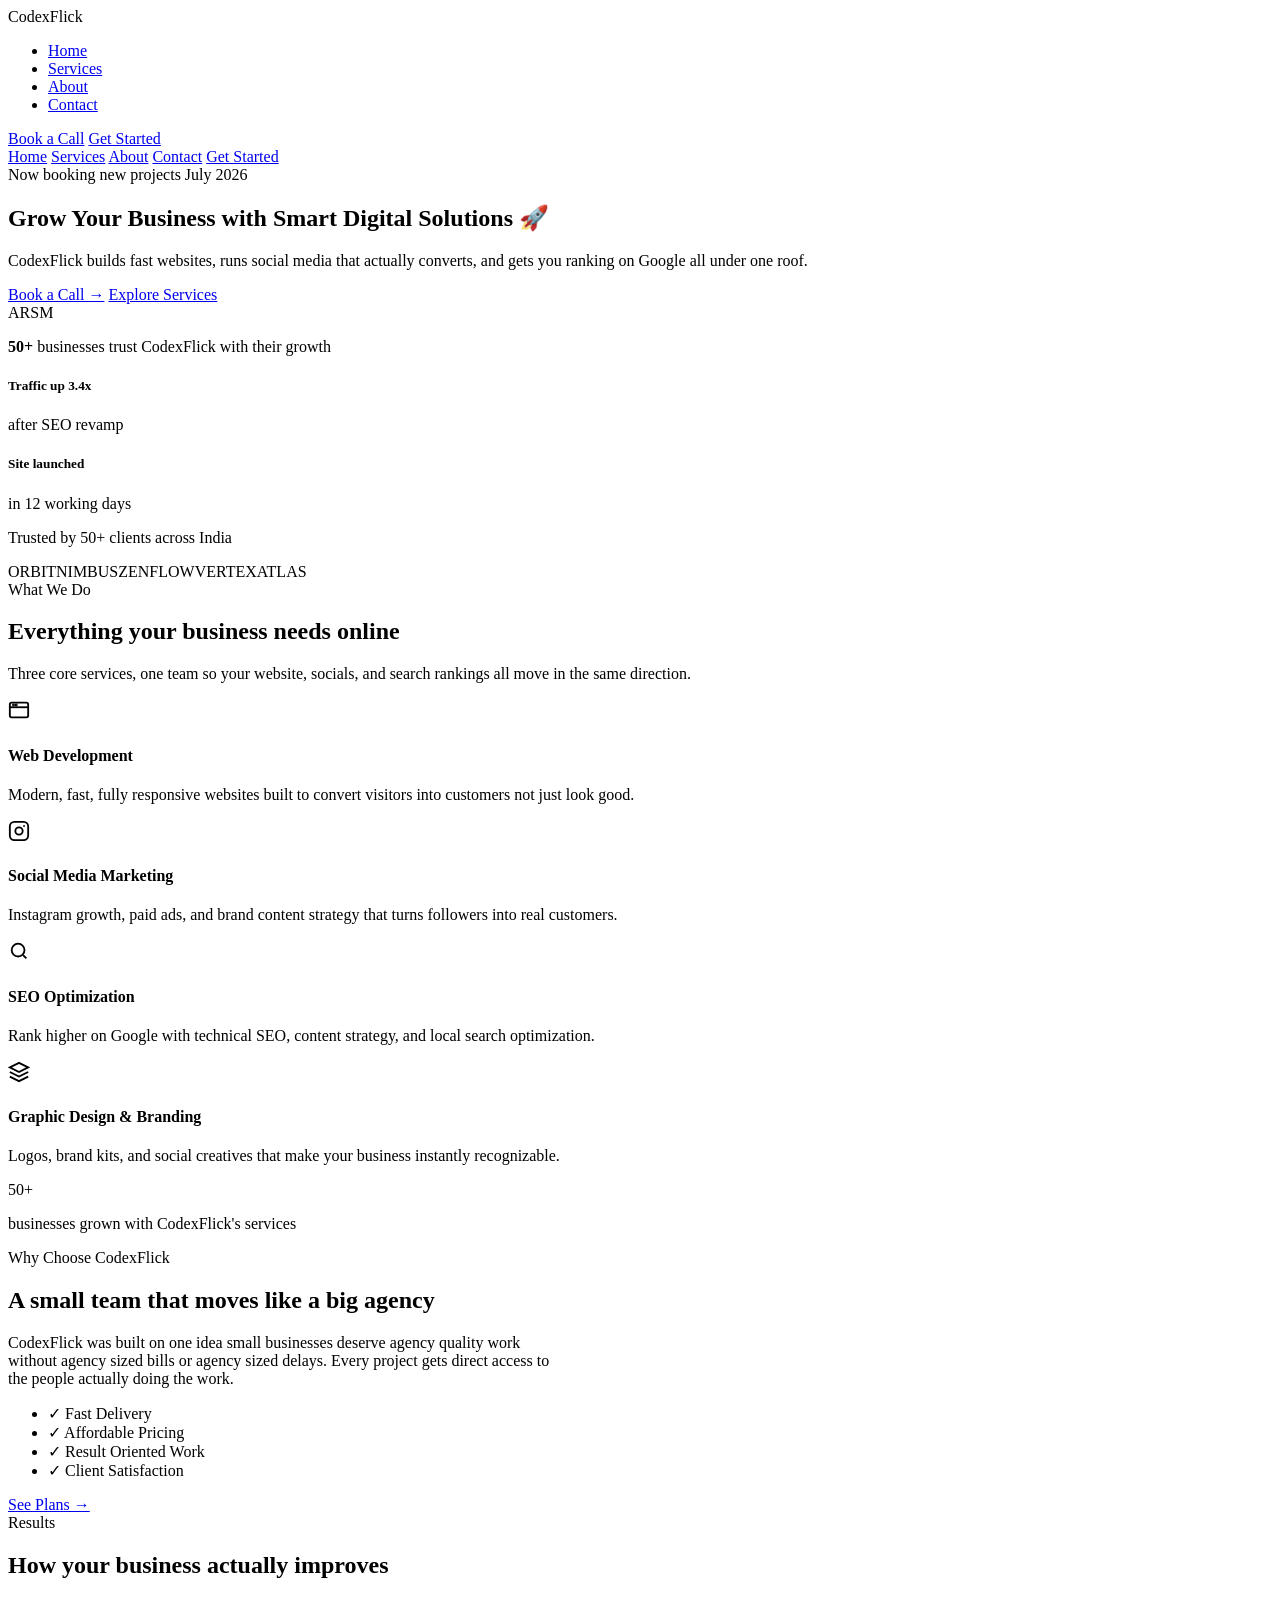
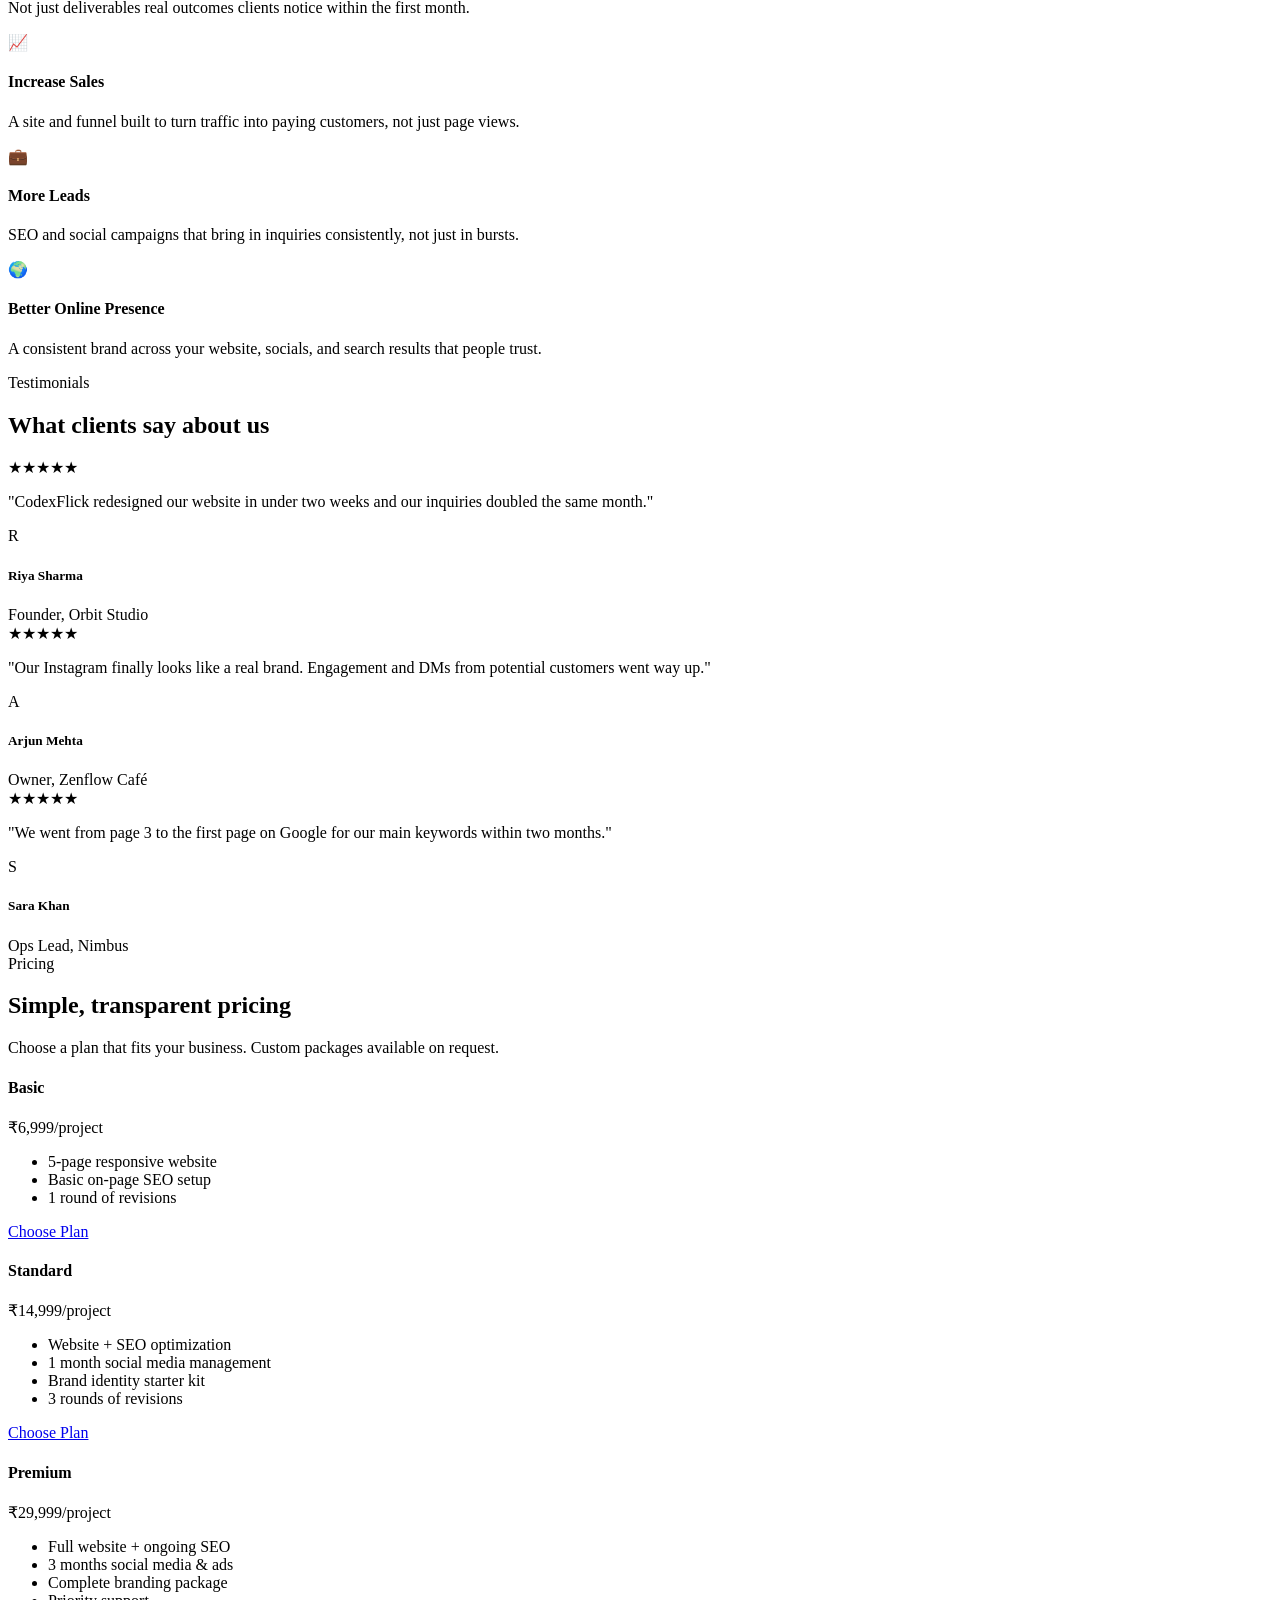
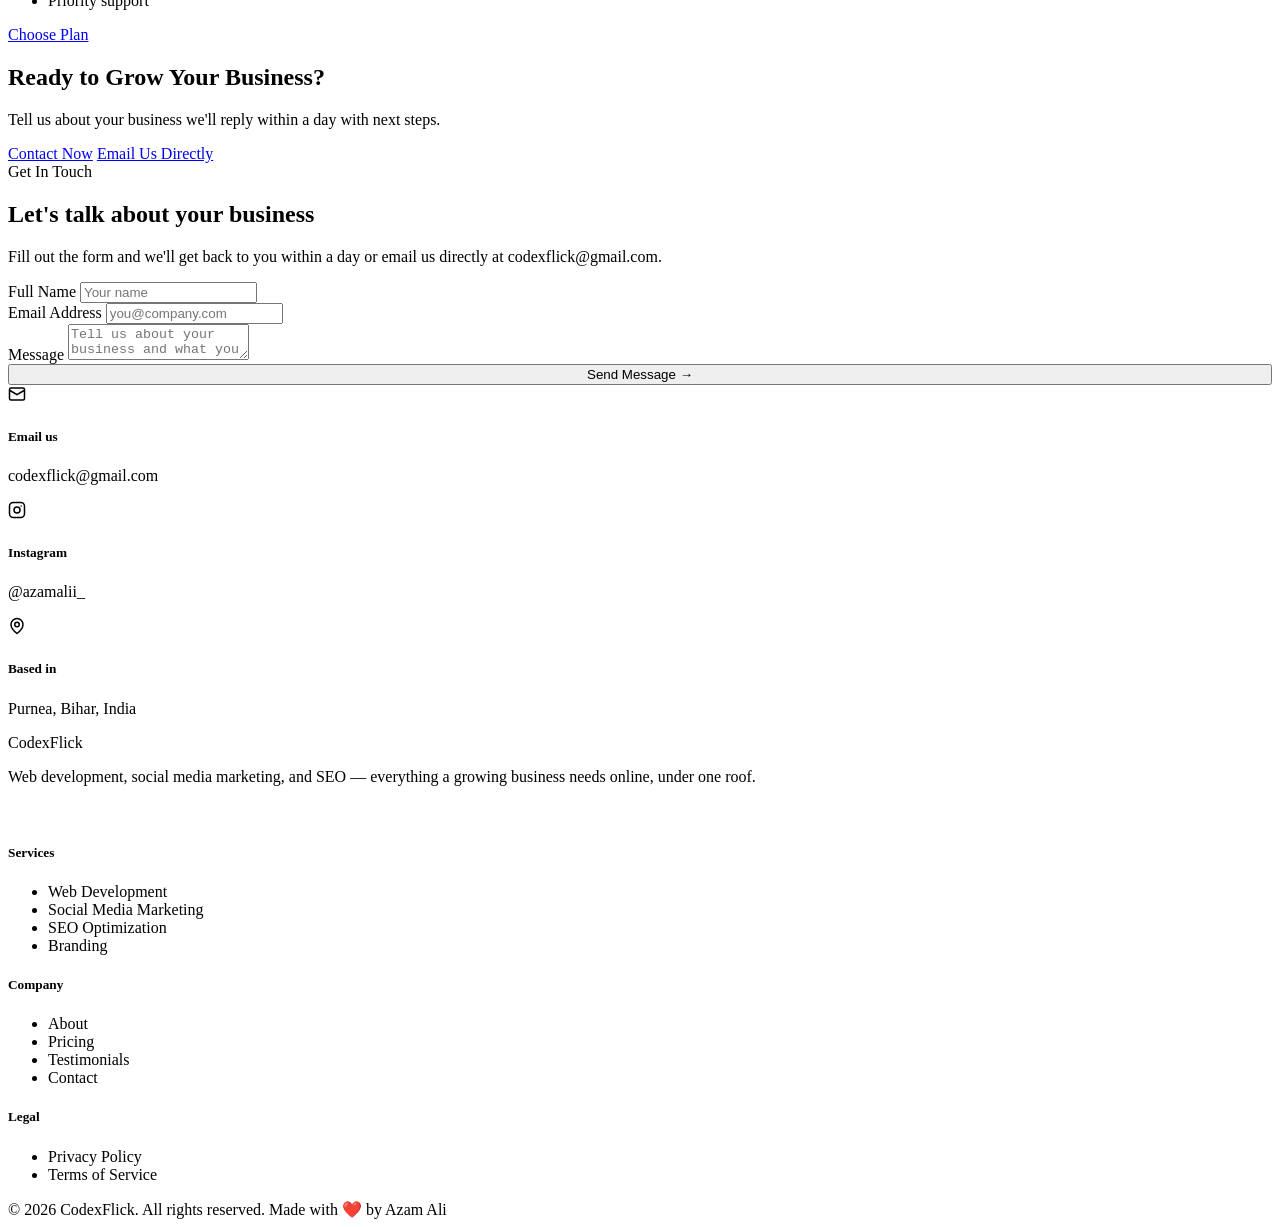
==== landing-page/index.html @ 0ede0f29 "Add initial landing page HTML structure This is the initial commit for the landing page HTML structu" ====
<!DOCTYPE html>
<html lang="en">
<head>
<meta charset="UTF-8">
<meta name="viewport" content="width=device-width, initial-scale=1.0">
<title>CodexFlick  Web Development, Social Media Marketing &amp; SEO</title>
<meta name="description" content="CodexFlick is a digital agency offering web development, social media marketing, and SEO services to help small businesses grow online.">
<link rel="preconnect" href="https://fonts.googleapis.com">
<link href="https://fonts.googleapis.com/css2?family=Sora:wght@600;700;800&family=Inter:wght@400;500;600&display=swap" rel="stylesheet">
<link rel="stylesheet" href="style.css">
</head>
<body>

<!-- ============ 2. NAVBAR ============ -->
<header id="siteHeader">
  <nav>
    <div class="logo">Codex<span>Flick</span></div>
    <ul class="nav-links">
      <li><a href="#home">Home</a></li>
      <li><a href="#services">Services</a></li>
      <li><a href="#about">About</a></li>
      <li><a href="#contact">Contact</a></li>
    </ul>
    <div class="nav-actions">
      <a href="#contact" class="btn btn-ghost">Book a Call</a>
      <a href="#pricing" class="btn btn-primary">Get Started</a>
    </div>
    <div class="burger" id="burger"><span></span><span></span><span></span></div>
  </nav>
</header>

<!-- mobile slide-in menu -->
<div class="overlay" id="overlay"></div>
<div class="mobile-menu" id="mobileMenu">
  <a href="#home">Home</a>
  <a href="#services">Services</a>
  <a href="#about">About</a>
  <a href="#contact">Contact</a>
  <a href="#pricing" class="btn btn-primary" style="margin-top:20px;width:100%;justify-content:center;">Get Started</a>
</div>

<!-- ============ 1. HERO SECTION ============ -->
<section class="hero" id="home">
  <div class="mesh m1"></div>
  <div class="mesh m2"></div>
  <div class="mesh m3"></div>
  <div>
    <span class="hero-badge reveal"><span class="dot"></span> Now booking new projects  July 2026</span>
    <h1 class="reveal delay-1">Grow Your Business with <span>Smart Digital Solutions</span> 🚀</h1>
    <p class="reveal delay-2">CodexFlick builds fast websites, runs social media that actually converts, and gets you ranking on Google all under one roof.</p>
    <div class="hero-btns reveal delay-3">
      <a href="#contact" class="btn btn-primary">Book a Call →</a>
      <a href="#services" class="btn btn-ghost">Explore Services</a>
    </div>
    <div class="hero-proof reveal delay-3">
      <div class="avatar-stack">
        <span>A</span><span>R</span><span>S</span><span>M</span>
      </div>
      <p><strong>50+</strong> businesses trust CodexFlick with their growth</p>
    </div>
  </div>
  <div class="hero-visual reveal delay-2">
    <div class="mock-card mock-main">
      <div class="bar w60"></div>
      <div class="bar w40"></div>
      <div class="mock-chart">
        <div style="height:40%;"></div>
        <div style="height:70%;"></div>
        <div style="height:55%;"></div>
        <div style="height:90%;"></div>
        <div style="height:65%;"></div>
        <div style="height:80%;"></div>
      </div>
    </div>
    <div class="mock-card mock-float f1">
      <div class="row"><div class="ic"></div><div><h5>Traffic up 3.4x</h5><p>after SEO revamp</p></div></div>
    </div>
    <div class="mock-card mock-float f2">
      <div class="row"><div class="ic"></div><div><h5>Site launched</h5><p>in 12 working days</p></div></div>
    </div>
  </div>
</section>

<!-- ============ 3. TRUST / SOCIAL PROOF ============ -->
<section class="trust">
  <div class="wrap">
    <p class="reveal">Trusted by 50+ clients across India</p>
    <div class="logo-row reveal delay-1">
      <span>ORBIT</span><span>NIMBUS</span><span>ZENFLOW</span><span>VERTEX</span><span>ATLAS</span>
    </div>
  </div>
</section>

<!-- ============ 4. SERVICES SECTION ============ -->
<section id="services">
  <div class="wrap">
    <span class="eyebrow reveal">What We Do</span>
    <h2 class="sec-title reveal delay-1">Everything your business needs online</h2>
    <p class="sec-sub reveal delay-1">Three core services, one team  so your website, socials, and search rankings all move in the same direction.</p>
    <div class="services-grid">
      <div class="service-card reveal">
        <div class="service-ic">
          <svg width="22" height="22" viewBox="0 0 24 24" fill="none" stroke="currentColor" stroke-width="2"><rect x="2" y="4" width="20" height="16" rx="2"/><path d="M2 9h20"/><circle cx="6" cy="6.5" r=".6" fill="currentColor"/><circle cx="9" cy="6.5" r=".6" fill="currentColor"/></svg>
        </div>
        <h4>Web Development</h4>
        <p>Modern, fast, fully responsive websites built to convert visitors into customers  not just look good.</p>
      </div>
      <div class="service-card reveal delay-1">
        <div class="service-ic">
          <svg width="22" height="22" viewBox="0 0 24 24" fill="none" stroke="currentColor" stroke-width="2"><rect x="2" y="2" width="20" height="20" rx="5"/><circle cx="12" cy="12" r="4"/><circle cx="17.5" cy="6.5" r="1" fill="currentColor" stroke="none"/></svg>
        </div>
        <h4>Social Media Marketing</h4>
        <p>Instagram growth, paid ads, and brand content strategy that turns followers into real customers.</p>
      </div>
      <div class="service-card reveal delay-2">
        <div class="service-ic">
          <svg width="22" height="22" viewBox="0 0 24 24" fill="none" stroke="currentColor" stroke-width="2"><circle cx="11" cy="11" r="7"/><path d="m20 20-3.5-3.5"/></svg>
        </div>
        <h4>SEO Optimization</h4>
        <p>Rank higher on Google with technical SEO, content strategy, and local search optimization.</p>
      </div>
      <div class="service-card reveal delay-3">
        <div class="service-ic">
          <svg width="22" height="22" viewBox="0 0 24 24" fill="none" stroke="currentColor" stroke-width="2"><path d="M12 2 2 7l10 5 10-5-10-5Z"/><path d="M2 17l10 5 10-5M2 12l10 5 10-5"/></svg>
        </div>
        <h4>Graphic Design &amp; Branding</h4>
        <p>Logos, brand kits, and social creatives that make your business instantly recognizable.</p>
      </div>
    </div>
  </div>
</section>

<!-- ============ 5. ABOUT / WHY CHOOSE US ============ -->
<section id="about" style="background:var(--surface);">
  <div class="wrap about-grid">
    <div class="about-visual reveal">
      <div class="about-card a1"></div>
      <div class="about-card a2">
        <div class="stat">50+</div>
        <p>businesses grown with CodexFlick's services</p>
      </div>
    </div>
    <div class="reveal delay-1">
      <span class="eyebrow">Why Choose CodexFlick</span>
      <h2 class="sec-title">A small team that moves like a big agency</h2>
      <p class="sec-sub" style="max-width:560px;">CodexFlick was built on one idea  small businesses deserve agency quality work without agency sized bills or agency sized delays. Every project gets direct access to the people actually doing the work.</p>
      <ul class="about-list">
        <li><span class="check">✓</span> Fast Delivery</li>
        <li><span class="check">✓</span> Affordable Pricing</li>
        <li><span class="check">✓</span> Result Oriented Work</li>
        <li><span class="check">✓</span> Client Satisfaction</li>
      </ul>
      <a href="#pricing" class="btn btn-primary">See Plans →</a>
    </div>
  </div>
</section>

<!-- ============ 6. BENEFITS / RESULTS SECTION ============ -->
<section>
  <div class="wrap">
    <span class="eyebrow reveal">Results</span>
    <h2 class="sec-title reveal delay-1">How your business actually improves</h2>
    <p class="sec-sub reveal delay-1">Not just deliverables  real outcomes clients notice within the first month.</p>
    <div class="benefits-grid">
      <div class="benefit-card reveal">
        <div class="benefit-emoji">📈</div>
        <h4>Increase Sales</h4>
        <p>A site and funnel built to turn traffic into paying customers, not just page views.</p>
      </div>
      <div class="benefit-card reveal delay-1">
        <div class="benefit-emoji">💼</div>
        <h4>More Leads</h4>
        <p>SEO and social campaigns that bring in inquiries consistently, not just in bursts.</p>
      </div>
      <div class="benefit-card reveal delay-2">
        <div class="benefit-emoji">🌍</div>
        <h4>Better Online Presence</h4>
        <p>A consistent brand across your website, socials, and search results that people trust.</p>
      </div>
    </div>
  </div>
</section>

<!-- ============ 7. TESTIMONIALS ============ -->
<section id="testimonials" style="background:var(--surface);">
  <div class="wrap">
    <span class="eyebrow reveal">Testimonials</span>
    <h2 class="sec-title reveal delay-1">What clients say about us</h2>
    <div class="testi-grid">
      <div class="testi-card reveal">
        <div class="stars">★★★★★</div>
        <p>"CodexFlick redesigned our website in under two weeks and our inquiries doubled the same month."</p>
        <div class="testi-person"><div class="testi-avatar">R</div><div><h5>Riya Sharma</h5><span>Founder, Orbit Studio</span></div></div>
      </div>
      <div class="testi-card reveal delay-1">
        <div class="stars">★★★★★</div>
        <p>"Our Instagram finally looks like a real brand. Engagement and DMs from potential customers went way up."</p>
        <div class="testi-person"><div class="testi-avatar">A</div><div><h5>Arjun Mehta</h5><span>Owner, Zenflow Café</span></div></div>
      </div>
      <div class="testi-card reveal delay-2">
        <div class="stars">★★★★★</div>
        <p>"We went from page 3 to the first page on Google for our main keywords within two months."</p>
        <div class="testi-person"><div class="testi-avatar">S</div><div><h5>Sara Khan</h5><span>Ops Lead, Nimbus</span></div></div>
      </div>
    </div>
  </div>
</section>

<!-- ============ 8. PRICING ============ -->
<section id="pricing">
  <div class="wrap">
    <span class="eyebrow reveal">Pricing</span>
    <h2 class="sec-title reveal delay-1">Simple, transparent pricing</h2>
    <p class="sec-sub reveal delay-1">Choose a plan that fits your business. Custom packages available on request.</p>
    <div class="pricing-grid">
      <div class="price-card reveal">
        <h4>Basic</h4>
        <div class="price-amt">₹6,999<span>/project</span></div>
        <ul>
          <li>5-page responsive website</li>
          <li>Basic on-page SEO setup</li>
          <li>1 round of revisions</li>
        </ul>
        <a href="#contact" class="btn btn-ghost">Choose Plan</a>
      </div>
      <div class="price-card best reveal delay-1">
        <h4>Standard</h4>
        <div class="price-amt">₹14,999<span>/project</span></div>
        <ul>
          <li>Website + SEO optimization</li>
          <li>1 month social media management</li>
          <li>Brand identity starter kit</li>
          <li>3 rounds of revisions</li>
        </ul>
        <a href="#contact" class="btn btn-primary">Choose Plan</a>
      </div>
      <div class="price-card reveal delay-2">
        <h4>Premium</h4>
        <div class="price-amt">₹29,999<span>/project</span></div>
        <ul>
          <li>Full website + ongoing SEO</li>
          <li>3 months social media &amp; ads</li>
          <li>Complete branding package</li>
          <li>Priority support</li>
        </ul>
        <a href="#contact" class="btn btn-ghost">Choose Plan</a>
      </div>
    </div>
  </div>
</section>

<!-- ============ 9. STRONG CALL TO ACTION ============ -->
<section>
  <div class="cta-section reveal">
    <h2>Ready to Grow Your Business?</h2>
    <p>Tell us about your business  we'll reply within a day with next steps.</p>
    <div class="cta-btns">
      <a href="#contact" class="btn btn-primary">Contact Now</a>
      <a href="mailto:codexflick@gmail.com" class="btn btn-light">Email Us Directly</a>
    </div>
  </div>
</section>

<!-- ============ 10. CONTACT SECTION ============ -->
<section id="contact">
  <div class="wrap">
    <span class="eyebrow reveal">Get In Touch</span>
    <h2 class="sec-title reveal delay-1">Let's talk about your business</h2>
    <p class="sec-sub reveal delay-1">Fill out the form and we'll get back to you within a day  or email us directly at codexflick@gmail.com.</p>
    <div class="contact-grid">
      <div class="contact-card reveal">
        <!-- Form submits to FormSubmit, which forwards it to codexflick@gmail.com.
             No backend server needed  first submission needs a one time email confirmation. -->
        <form id="contactForm" action="https://formsubmit.co/codexflick@gmail.com" method="POST">
          <input type="hidden" name="_subject" value="New inquiry from CodexFlick website">
          <input type="hidden" name="_captcha" value="false">
          <input type="hidden" name="_template" value="table">
          <div class="form-row">
            <div class="form-group">
              <label for="name">Full Name</label>
              <input type="text" id="name" name="name" placeholder="Your name" required>
            </div>
            <div class="form-group">
              <label for="email">Email Address</label>
              <input type="email" id="email" name="email" placeholder="you@company.com" required>
            </div>
          </div>
          <label for="message">Message</label>
          <textarea id="message" name="message" placeholder="Tell us about your business and what you need..." required></textarea>
          <button type="submit" class="btn btn-primary" style="width:100%;justify-content:center;">Send Message →</button>
        </form>
      </div>
      <div class="contact-info reveal delay-1">
        <div class="info-card">
          <div class="info-ic"><svg width="18" height="18" viewBox="0 0 24 24" fill="none" stroke="currentColor" stroke-width="2"><rect x="2" y="4" width="20" height="16" rx="2"/><path d="m22 7-10 6L2 7"/></svg></div>
          <div><h5>Email us</h5><p>codexflick@gmail.com</p></div>
        </div>
        <div class="info-card">
          <div class="info-ic"><svg width="18" height="18" viewBox="0 0 24 24" fill="none" stroke="currentColor" stroke-width="2"><rect x="2" y="2" width="20" height="20" rx="5"/><circle cx="12" cy="12" r="4"/><circle cx="17.5" cy="6.5" r="1" fill="currentColor" stroke="none"/></svg></div>
          <div><h5>Instagram</h5><p>@azamalii_</p></div>
        </div>
        <div class="info-card">
          <div class="info-ic"><svg width="18" height="18" viewBox="0 0 24 24" fill="none" stroke="currentColor" stroke-width="2"><path d="M20 10c0 6-8 12-8 12s-8-6-8-12a8 8 0 0 1 16 0Z"/><circle cx="12" cy="10" r="3"/></svg></div>
          <div><h5>Based in</h5><p>Purnea, Bihar, India</p></div>
        </div>
      </div>
    </div>
  </div>
</section>

<!-- ============ 11. FOOTER ============ -->
<footer>
  <div class="footer-grid">
    <div>
      <div class="footer-logo">Codex<span>Flick</span></div>
      <p>Web development, social media marketing, and SEO — everything a growing business needs online, under one roof.</p>
      <div class="social-row">
        <a href="https://www.instagram.com/azamalii_" target="_blank" aria-label="Instagram"><svg width="17" height="17" viewBox="0 0 24 24" fill="none" stroke="#fff" stroke-width="2"><rect x="2" y="2" width="20" height="20" rx="5"/><circle cx="12" cy="12" r="4"/><circle cx="17.5" cy="6.5" r="1" fill="#fff" stroke="none"/></svg></a>
        <a href="https://github.com/codexflick" target="_blank" aria-label="GitHub"><svg width="17" height="17" viewBox="0 0 24 24" fill="#fff"><path d="M12 .5C5.65.5.5 5.65.5 12c0 5.08 3.29 9.39 7.86 10.91.58.11.79-.25.79-.56 0-.28-.01-1.01-.02-1.98-3.2.7-3.88-1.54-3.88-1.54-.52-1.33-1.28-1.68-1.28-1.68-1.05-.72.08-.71.08-.71 1.16.08 1.77 1.19 1.77 1.19 1.03 1.77 2.7 1.26 3.36.96.1-.75.4-1.26.73-1.55-2.56-.29-5.25-1.28-5.25-5.7 0-1.26.45-2.29 1.19-3.1-.12-.29-.52-1.46.11-3.05 0 0 .97-.31 3.18 1.18a11 11 0 0 1 5.8 0c2.21-1.49 3.18-1.18 3.18-1.18.63 1.59.23 2.76.11 3.05.74.81 1.19 1.84 1.19 3.1 0 4.43-2.7 5.4-5.27 5.69.42.36.78 1.07.78 2.15 0 1.55-.01 2.8-.01 3.18 0 .31.21.68.8.56A10.52 10.52 0 0 0 23.5 12c0-6.35-5.15-11.5-11.5-11.5Z"/></svg></a>
      </div>
    </div>
    <div>
      <h5>Services</h5>
      <ul><li>Web Development</li><li>Social Media Marketing</li><li>SEO Optimization</li><li>Branding</li></ul>
    </div>
    <div>
      <h5>Company</h5>
      <ul><li>About</li><li>Pricing</li><li>Testimonials</li><li>Contact</li></ul>
    </div>
    <div>
      <h5>Legal</h5>
      <ul><li>Privacy Policy</li><li>Terms of Service</li></ul>
    </div>
  </div>
  <div class="footer-bottom">
    <span>© 2026 CodexFlick. All rights reserved.</span>
    <span>Made with ❤️ by Azam Ali</span>
  </div>
</footer>

<script src="script.js"></script>
</body>
</html>
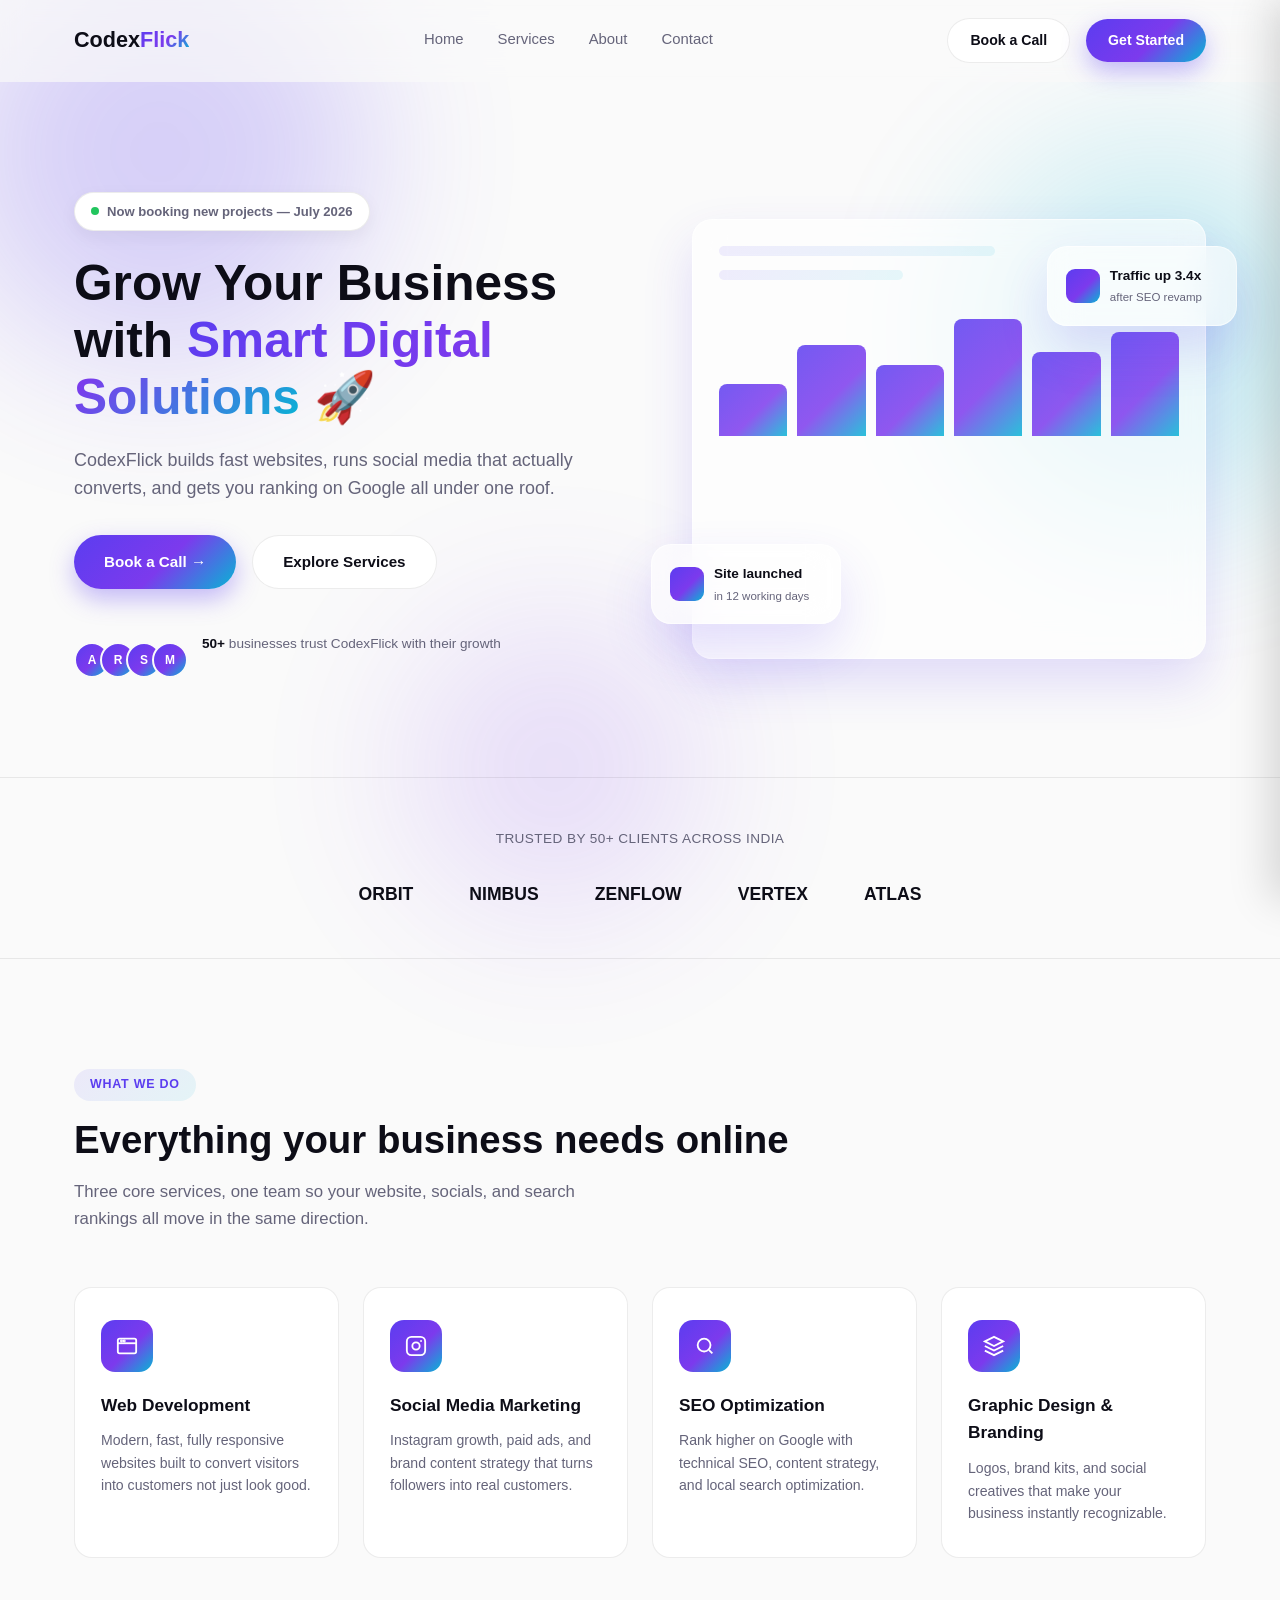
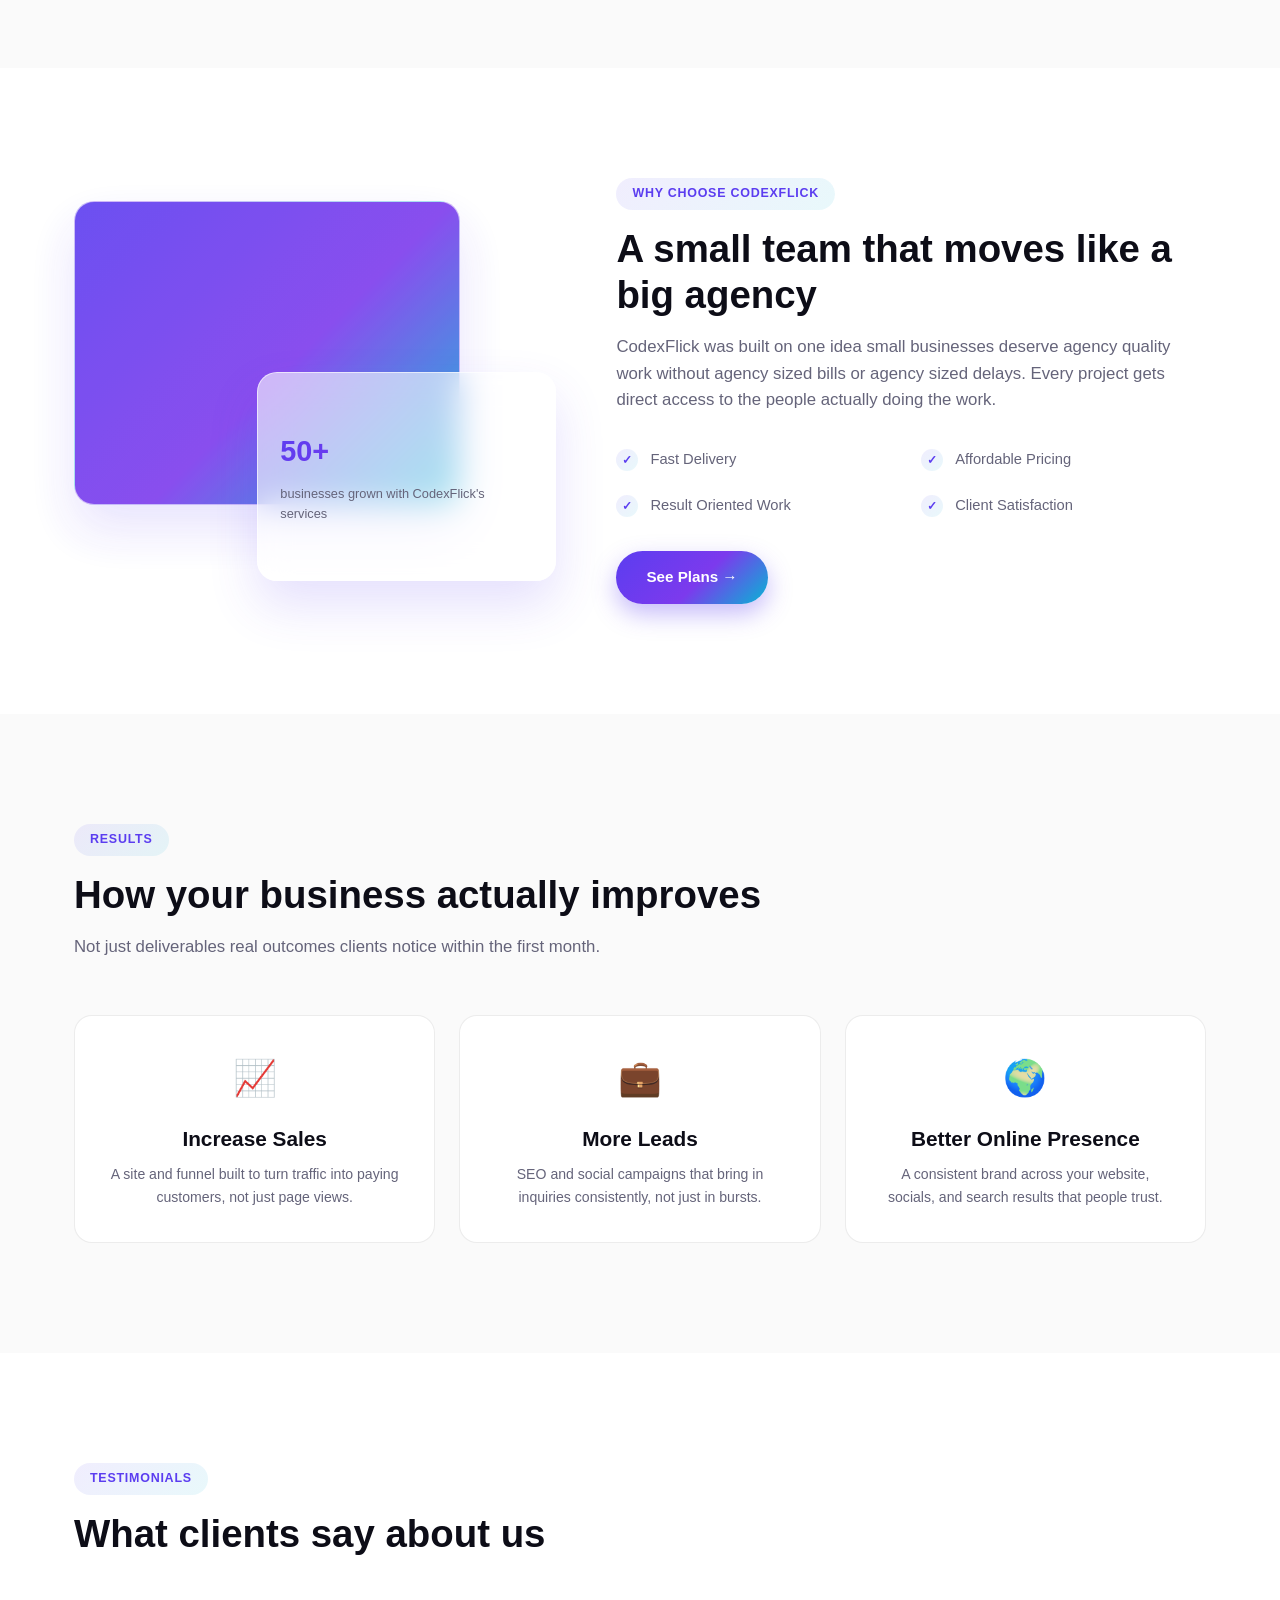
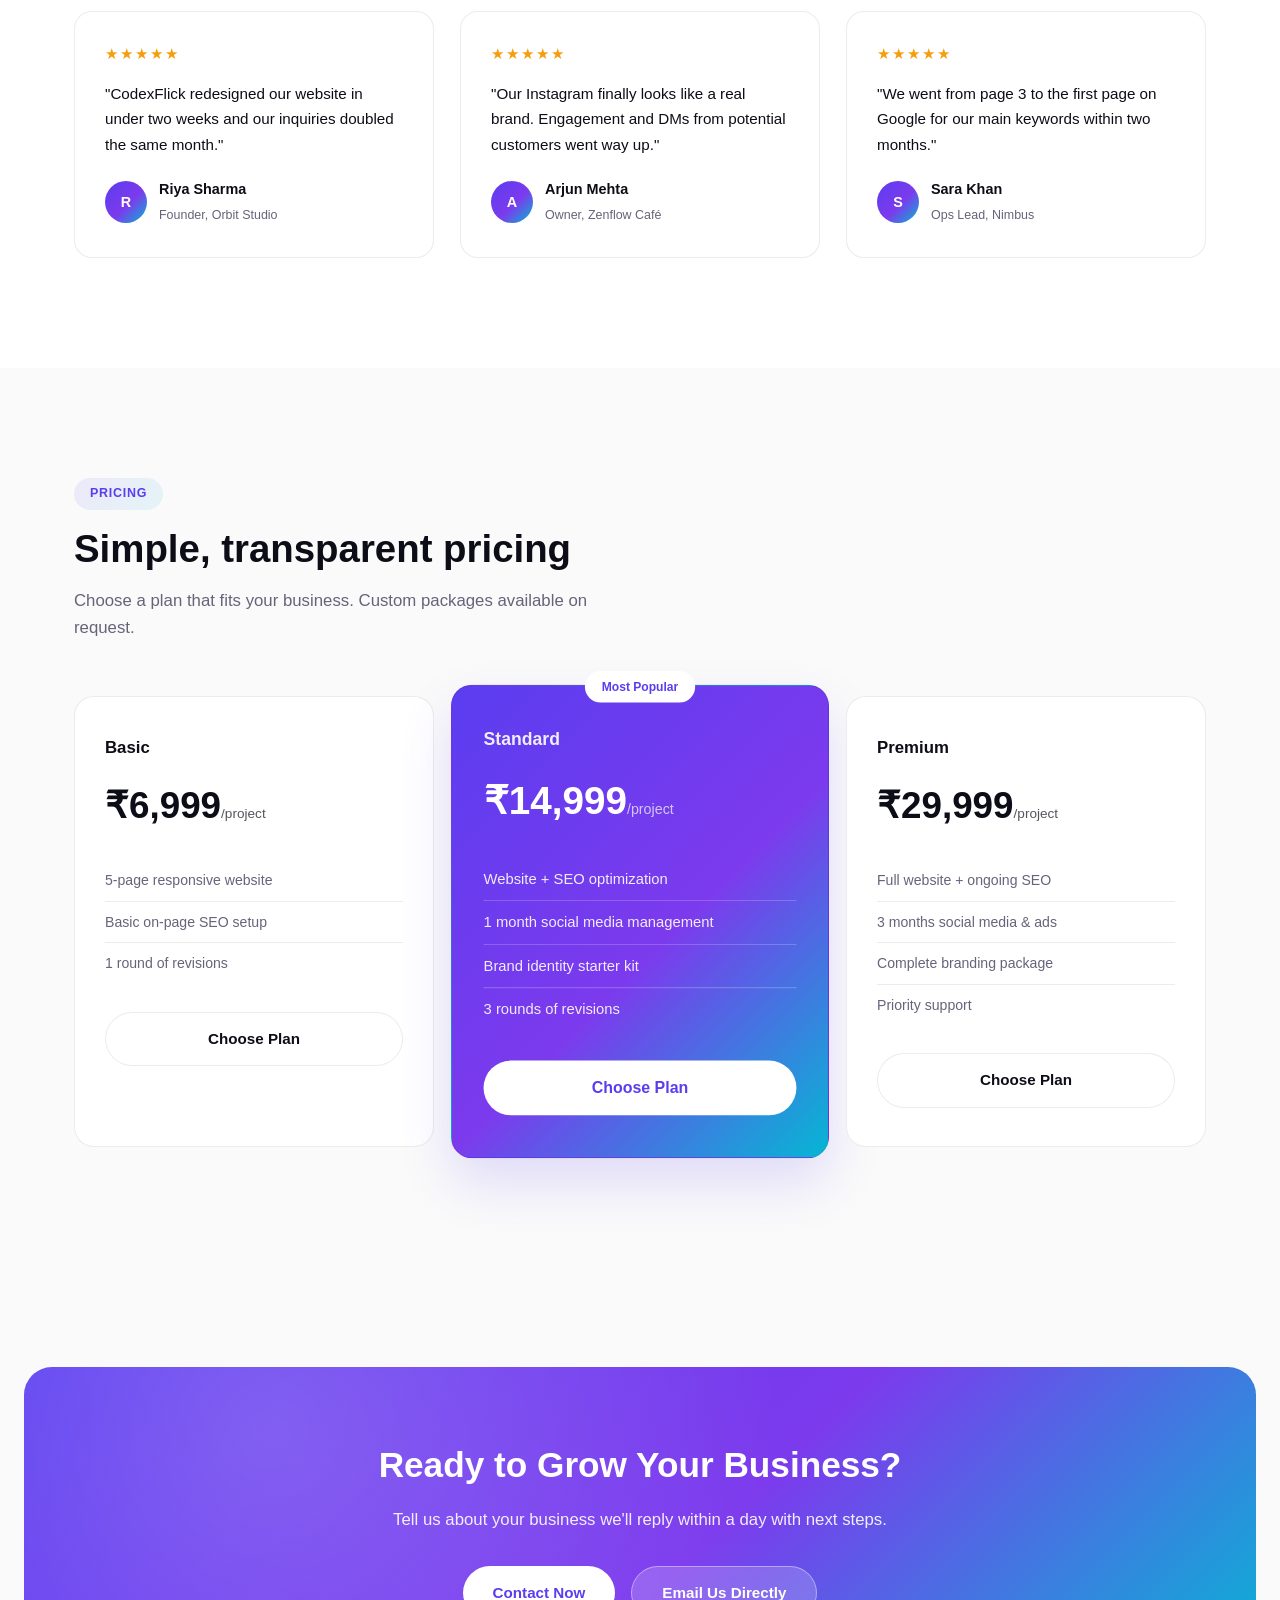
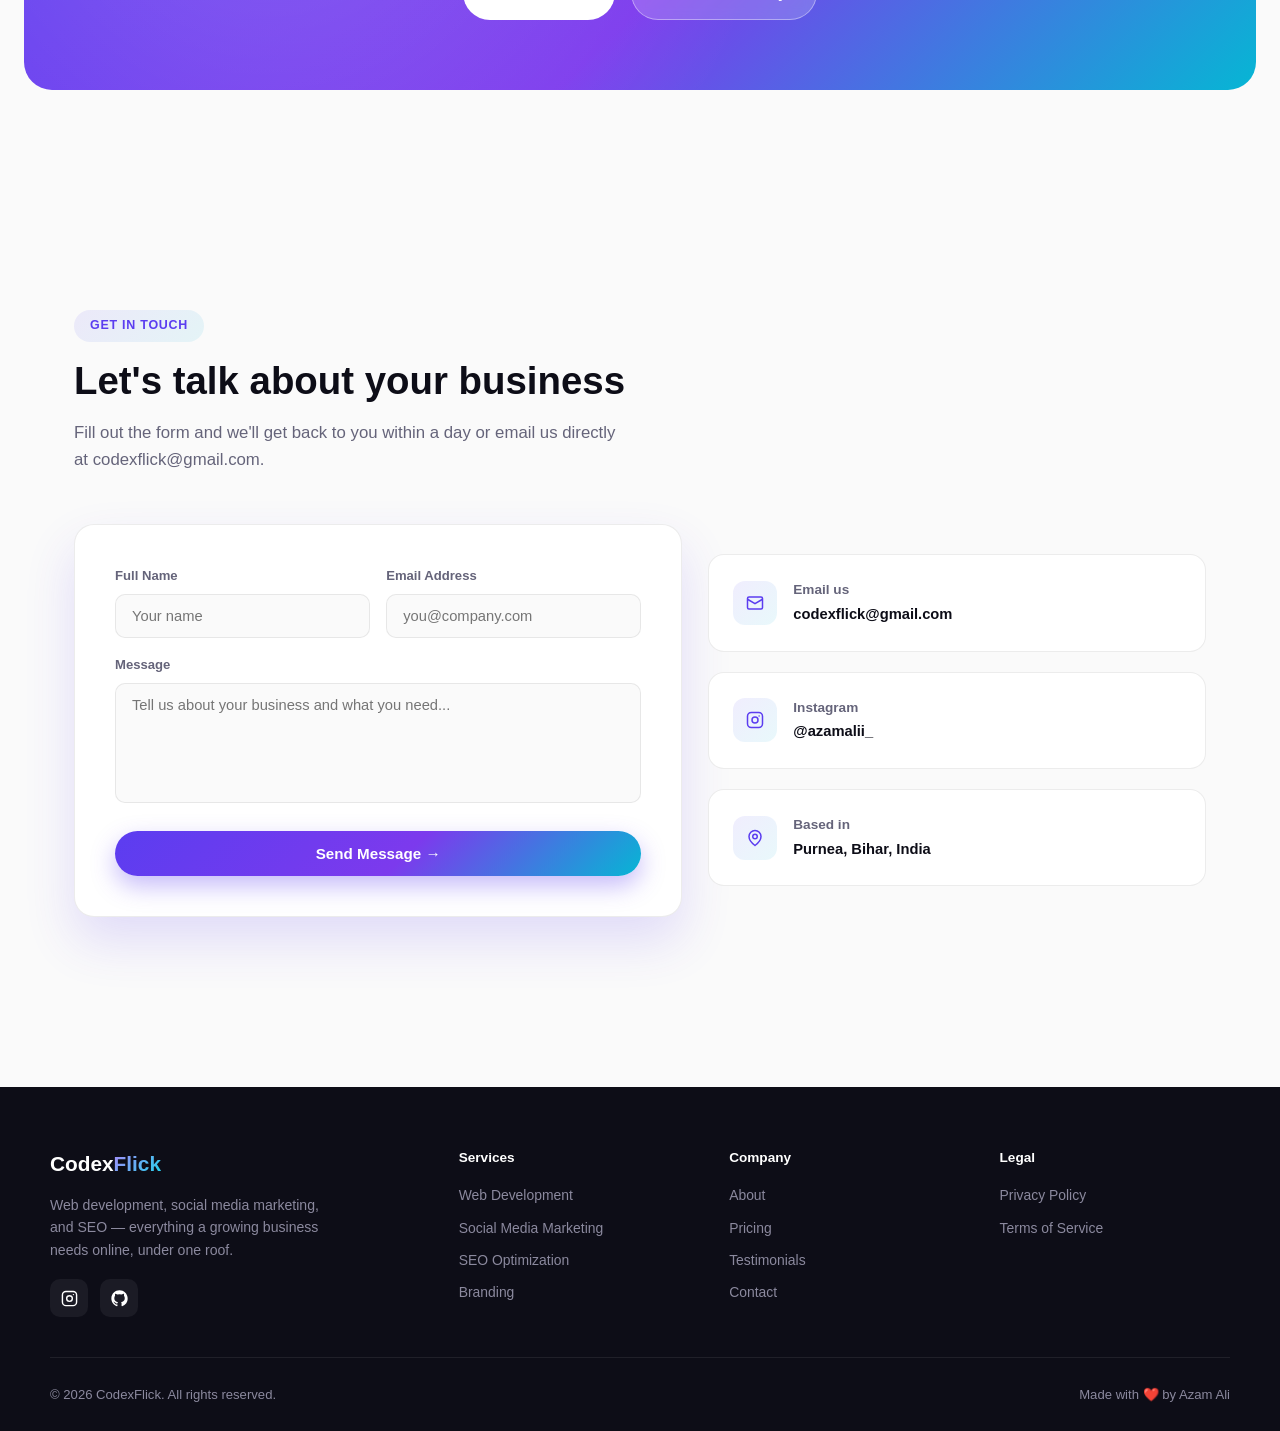
==== commit 9522b788: "Fix punctuation and formatting in index.html" ====
--- a/landing-page/index.html
+++ b/landing-page/index.html
@@ -3,11 +3,11 @@
 <head>
 <meta charset="UTF-8">
 <meta name="viewport" content="width=device-width, initial-scale=1.0">
-<title>CodexFlick  Web Development, Social Media Marketing &amp; SEO</title>
+<title>CodexFlick — Web Development, Social Media Marketing &amp; SEO</title>
 <meta name="description" content="CodexFlick is a digital agency offering web development, social media marketing, and SEO services to help small businesses grow online.">
 <link rel="preconnect" href="https://fonts.googleapis.com">
 <link href="https://fonts.googleapis.com/css2?family=Sora:wght@600;700;800&family=Inter:wght@400;500;600&display=swap" rel="stylesheet">
-<link rel="stylesheet" href="style.css">
+<link rel="stylesheet" href="style.css?v=2">
 </head>
 <body>
 
@@ -45,7 +45,7 @@
   <div class="mesh m2"></div>
   <div class="mesh m3"></div>
   <div>
-    <span class="hero-badge reveal"><span class="dot"></span> Now booking new projects  July 2026</span>
+    <span class="hero-badge reveal"><span class="dot"></span> Now booking new projects — July 2026</span>
     <h1 class="reveal delay-1">Grow Your Business with <span>Smart Digital Solutions</span> 🚀</h1>
     <p class="reveal delay-2">CodexFlick builds fast websites, runs social media that actually converts, and gets you ranking on Google all under one roof.</p>
     <div class="hero-btns reveal delay-3">
@@ -96,14 +96,14 @@
   <div class="wrap">
     <span class="eyebrow reveal">What We Do</span>
     <h2 class="sec-title reveal delay-1">Everything your business needs online</h2>
-    <p class="sec-sub reveal delay-1">Three core services, one team  so your website, socials, and search rankings all move in the same direction.</p>
+    <p class="sec-sub reveal delay-1">Three core services, one team so your website, socials, and search rankings all move in the same direction.</p>
     <div class="services-grid">
       <div class="service-card reveal">
         <div class="service-ic">
           <svg width="22" height="22" viewBox="0 0 24 24" fill="none" stroke="currentColor" stroke-width="2"><rect x="2" y="4" width="20" height="16" rx="2"/><path d="M2 9h20"/><circle cx="6" cy="6.5" r=".6" fill="currentColor"/><circle cx="9" cy="6.5" r=".6" fill="currentColor"/></svg>
         </div>
         <h4>Web Development</h4>
-        <p>Modern, fast, fully responsive websites built to convert visitors into customers  not just look good.</p>
+        <p>Modern, fast, fully responsive websites built to convert visitors into customers not just look good.</p>
       </div>
       <div class="service-card reveal delay-1">
         <div class="service-ic">
@@ -143,7 +143,7 @@
     <div class="reveal delay-1">
       <span class="eyebrow">Why Choose CodexFlick</span>
       <h2 class="sec-title">A small team that moves like a big agency</h2>
-      <p class="sec-sub" style="max-width:560px;">CodexFlick was built on one idea  small businesses deserve agency quality work without agency sized bills or agency sized delays. Every project gets direct access to the people actually doing the work.</p>
+      <p class="sec-sub" style="max-width:560px;">CodexFlick was built on one idea small businesses deserve agency quality work without agency sized bills or agency sized delays. Every project gets direct access to the people actually doing the work.</p>
       <ul class="about-list">
         <li><span class="check">✓</span> Fast Delivery</li>
         <li><span class="check">✓</span> Affordable Pricing</li>
@@ -160,7 +160,7 @@
   <div class="wrap">
     <span class="eyebrow reveal">Results</span>
     <h2 class="sec-title reveal delay-1">How your business actually improves</h2>
-    <p class="sec-sub reveal delay-1">Not just deliverables  real outcomes clients notice within the first month.</p>
+    <p class="sec-sub reveal delay-1">Not just deliverables real outcomes clients notice within the first month.</p>
     <div class="benefits-grid">
       <div class="benefit-card reveal">
         <div class="benefit-emoji">📈</div>
@@ -253,7 +253,7 @@
 <section>
   <div class="cta-section reveal">
     <h2>Ready to Grow Your Business?</h2>
-    <p>Tell us about your business  we'll reply within a day with next steps.</p>
+    <p>Tell us about your business we'll reply within a day with next steps.</p>
     <div class="cta-btns">
       <a href="#contact" class="btn btn-primary">Contact Now</a>
       <a href="mailto:codexflick@gmail.com" class="btn btn-light">Email Us Directly</a>
@@ -266,11 +266,11 @@
   <div class="wrap">
     <span class="eyebrow reveal">Get In Touch</span>
     <h2 class="sec-title reveal delay-1">Let's talk about your business</h2>
-    <p class="sec-sub reveal delay-1">Fill out the form and we'll get back to you within a day  or email us directly at codexflick@gmail.com.</p>
+    <p class="sec-sub reveal delay-1">Fill out the form and we'll get back to you within a day or email us directly at codexflick@gmail.com.</p>
     <div class="contact-grid">
       <div class="contact-card reveal">
         <!-- Form submits to FormSubmit, which forwards it to codexflick@gmail.com.
-             No backend server needed  first submission needs a one time email confirmation. -->
+             No backend server needed — first submission needs a one-time email confirmation. -->
         <form id="contactForm" action="https://formsubmit.co/codexflick@gmail.com" method="POST">
           <input type="hidden" name="_subject" value="New inquiry from CodexFlick website">
           <input type="hidden" name="_captcha" value="false">
--- a/landing-page/style.css
+++ b/landing-page/style.css
@@ -0,0 +1,389 @@
+/* =========================================================
+   CodexFlick — Digital Agency Landing Page
+   Stylesheet: style.css
+   Sections are ordered exactly as they appear in index.html
+========================================================= */
+
+/* ================= ROOT VARIABLES ================= */
+:root{
+  --bg:#fafafa;
+  --surface:#ffffff;
+  --text:#0d0d17;
+  --muted:#65647a;
+  --primary:#5b3df0;
+  --primary2:#7c3aed;
+  --cyan:#06b6d4;
+  --grad:linear-gradient(135deg,#5b3df0,#7c3aed 55%,#06b6d4);
+  --grad-soft:linear-gradient(135deg,rgba(91,61,240,.09),rgba(6,182,212,.09));
+  --border:rgba(13,13,23,.08);
+  --shadow:0 24px 50px rgba(91,61,240,.16);
+  --glass:rgba(255,255,255,.6);
+}
+
+/* ================= RESET ================= */
+*{margin:0;padding:0;box-sizing:border-box;}
+html{scroll-behavior:smooth;} /* smooth scroll for nav anchor links */
+body{
+  font-family:'Inter',sans-serif;
+  background:var(--bg);
+  color:var(--text);
+  overflow-x:hidden;
+  line-height:1.6;
+}
+a{text-decoration:none;color:inherit;}
+ul{list-style:none;}
+img{max-width:100%;display:block;}
+.wrap{max-width:1180px;margin:0 auto;padding:0 24px;}
+h1,h2,h3,h4{font-family:'Sora',sans-serif;}
+
+/* ================= SCROLL REVEAL (driven by script.js) ================= */
+.reveal{opacity:0;transform:translateY(28px);transition:opacity .7s ease, transform .7s ease;}
+.reveal.show{opacity:1;transform:translateY(0);}
+.reveal.delay-1{transition-delay:.1s;}
+.reveal.delay-2{transition-delay:.2s;}
+.reveal.delay-3{transition-delay:.3s;}
+
+@media (prefers-reduced-motion: reduce){
+  *{animation-duration:.001ms !important;transition-duration:.001ms !important;}
+}
+
+/* ================= BUTTONS ================= */
+.btn{
+  display:inline-flex;align-items:center;gap:8px;
+  padding:14px 30px;border-radius:50px;font-weight:600;font-size:.95rem;
+  cursor:pointer;transition:transform .25s ease, box-shadow .25s ease;
+  border:none;font-family:'Inter',sans-serif;
+}
+.btn-primary{background:var(--grad);color:#fff;box-shadow:0 10px 25px rgba(91,61,240,.35);}
+.btn-primary:hover{transform:translateY(-3px);box-shadow:0 16px 34px rgba(91,61,240,.45);}
+.btn-ghost{background:var(--surface);color:var(--text);border:1px solid var(--border);}
+.btn-ghost:hover{transform:translateY(-3px);border-color:var(--primary);}
+.btn-light{background:rgba(255,255,255,.18);color:#fff;border:1px solid rgba(255,255,255,.4);backdrop-filter:blur(6px);}
+.btn-light:hover{background:rgba(255,255,255,.28);transform:translateY(-3px);}
+
+/* ================= SECTION HELPERS ================= */
+section{padding:110px 0;}
+.eyebrow{
+  display:inline-block;font-size:.78rem;font-weight:600;letter-spacing:.06em;text-transform:uppercase;
+  color:var(--primary);background:var(--grad-soft);padding:6px 16px;border-radius:20px;margin-bottom:16px;
+}
+.sec-title{font-size:2.4rem;font-weight:700;margin-bottom:16px;line-height:1.2;}
+.sec-sub{color:var(--muted);font-size:1.05rem;max-width:560px;}
+
+/* =========================================================
+   2. NAVBAR
+========================================================= */
+header{
+  position:sticky;top:0;z-index:100;
+  background:rgba(250,250,250,.7);
+  backdrop-filter:blur(14px);
+  border-bottom:1px solid transparent;
+  transition:box-shadow .3s ease, border-color .3s ease;
+}
+header.scrolled{
+  box-shadow:0 6px 24px rgba(13,13,23,.06);
+  border-bottom-color:var(--border);
+}
+nav{
+  display:flex;align-items:center;justify-content:space-between;
+  max-width:1180px;margin:0 auto;padding:18px 24px;
+}
+.logo{font-family:'Sora',sans-serif;font-weight:700;font-size:1.35rem;}
+.logo span{background:var(--grad);-webkit-background-clip:text;background-clip:text;color:transparent;}
+.nav-links{display:flex;gap:34px;font-size:.93rem;font-weight:500;color:var(--muted);}
+.nav-links a{transition:color .2s;}
+.nav-links a:hover{color:var(--primary);}
+.nav-actions{display:flex;align-items:center;gap:16px;}
+.nav-actions .btn{padding:10px 22px;font-size:.88rem;}
+
+/* mobile hamburger */
+.burger{display:none;flex-direction:column;gap:5px;cursor:pointer;z-index:110;}
+.burger span{width:24px;height:2px;background:var(--text);transition:.3s;}
+.burger.open span:nth-child(1){transform:translateY(7px) rotate(45deg);}
+.burger.open span:nth-child(2){opacity:0;}
+.burger.open span:nth-child(3){transform:translateY(-7px) rotate(-45deg);}
+
+.mobile-menu{
+  position:fixed;top:0;right:0;height:100vh;width:78%;max-width:320px;
+  background:var(--surface);box-shadow:-10px 0 40px rgba(0,0,0,.15);
+  padding:100px 32px 32px;transform:translateX(100%);transition:transform .35s ease;z-index:105;
+}
+.mobile-menu.open{transform:translateX(0);}
+.mobile-menu a{display:block;padding:14px 0;font-weight:600;border-bottom:1px solid var(--border);}
+.overlay{position:fixed;inset:0;background:rgba(0,0,0,.3);opacity:0;pointer-events:none;transition:.3s;z-index:104;}
+.overlay.open{opacity:1;pointer-events:auto;}
+
+/* =========================================================
+   1. HERO SECTION
+========================================================= */
+.hero{
+  position:relative;padding:110px 24px 90px;max-width:1180px;margin:0 auto;
+  display:grid;grid-template-columns:1.05fr .95fr;gap:50px;align-items:center;
+}
+/* gradient mesh blobs behind hero content */
+.mesh{position:absolute;border-radius:50%;filter:blur(80px);z-index:-1;}
+.mesh.m1{width:420px;height:420px;background:var(--primary);opacity:.22;top:-140px;left:-100px;}
+.mesh.m2{width:380px;height:380px;background:var(--cyan);opacity:.2;top:60px;right:-120px;}
+.mesh.m3{width:300px;height:300px;background:var(--primary2);opacity:.15;bottom:-140px;left:30%;}
+
+.hero-badge{
+  display:inline-flex;align-items:center;gap:8px;background:var(--surface);border:1px solid var(--border);
+  padding:8px 16px;border-radius:30px;font-size:.82rem;font-weight:600;color:var(--muted);
+  box-shadow:0 6px 18px rgba(13,13,23,.05);margin-bottom:24px;
+}
+.hero-badge .dot{width:8px;height:8px;border-radius:50%;background:#22c55e;}
+.hero h1{font-size:3.1rem;font-weight:700;line-height:1.15;margin-bottom:20px;}
+.hero h1 span{background:var(--grad);-webkit-background-clip:text;background-clip:text;color:transparent;}
+.hero p{color:var(--muted);font-size:1.12rem;max-width:500px;margin-bottom:32px;}
+.hero-btns{display:flex;gap:16px;flex-wrap:wrap;margin-bottom:44px;}
+.hero-proof{display:flex;align-items:center;gap:14px;}
+.avatar-stack{display:flex;}
+.avatar-stack span{
+  width:36px;height:36px;border-radius:50%;background:var(--grad);border:2px solid var(--bg);
+  margin-left:-10px;display:flex;align-items:center;justify-content:center;color:#fff;font-size:.75rem;font-weight:700;
+}
+.avatar-stack span:first-child{margin-left:0;}
+.hero-proof p{color:var(--muted);font-size:.85rem;}
+.hero-proof strong{color:var(--text);}
+
+/* hero visual — CSS-built abstract dashboard/service card mockup */
+.hero-visual{position:relative;height:440px;}
+.mock-card{
+  position:absolute;background:var(--glass);backdrop-filter:blur(16px);
+  border:1px solid rgba(255,255,255,.6);border-radius:20px;box-shadow:var(--shadow);
+  animation:floaty 5s ease-in-out infinite;
+}
+@keyframes floaty{0%,100%{transform:translateY(0);}50%{transform:translateY(-14px);}}
+.mock-main{width:100%;height:100%;padding:26px;top:0;left:0;}
+.mock-main .bar{height:10px;border-radius:6px;background:var(--grad-soft);margin-bottom:14px;}
+.mock-main .bar.w60{width:60%;}
+.mock-main .bar.w40{width:40%;}
+.mock-chart{display:flex;align-items:end;gap:10px;height:130px;margin-top:26px;}
+.mock-chart div{flex:1;border-radius:8px 8px 0 0;background:var(--grad);opacity:.85;}
+.mock-float{width:190px;padding:18px;animation-delay:1s;}
+.mock-float.f1{top:6%;right:-6%;}
+.mock-float.f2{bottom:8%;left:-8%;}
+.mock-float .row{display:flex;align-items:center;gap:10px;}
+.mock-float .ic{width:34px;height:34px;border-radius:9px;background:var(--grad);flex:none;}
+.mock-float h5{font-size:.85rem;margin-bottom:2px;}
+.mock-float p{font-size:.72rem;color:var(--muted);margin:0;}
+
+/* =========================================================
+   3. TRUST / SOCIAL PROOF
+========================================================= */
+.trust{padding:50px 0;border-top:1px solid var(--border);border-bottom:1px solid var(--border);}
+.trust p{text-align:center;color:var(--muted);font-size:.85rem;margin-bottom:30px;letter-spacing:.03em;text-transform:uppercase;}
+.logo-row{display:flex;justify-content:center;align-items:center;gap:56px;flex-wrap:wrap;opacity:.5;font-family:'Sora',sans-serif;font-weight:700;font-size:1.1rem;}
+
+/* =========================================================
+   4. SERVICES SECTION
+========================================================= */
+.services-grid{display:grid;grid-template-columns:repeat(4,1fr);gap:24px;margin-top:54px;}
+.service-card{
+  background:var(--surface);border:1px solid var(--border);border-radius:18px;padding:32px 26px;
+  transition:transform .35s ease, box-shadow .35s ease, border-color .35s ease;
+}
+.service-card:hover{transform:translateY(-8px);box-shadow:var(--shadow);border-color:transparent;}
+.service-ic{
+  width:52px;height:52px;border-radius:14px;background:var(--grad);display:flex;align-items:center;justify-content:center;
+  margin-bottom:20px;color:#fff;
+}
+.service-card h4{font-size:1.08rem;margin-bottom:10px;}
+.service-card p{color:var(--muted);font-size:.88rem;line-height:1.6;}
+
+/* =========================================================
+   5. ABOUT / WHY CHOOSE US
+========================================================= */
+.about-grid{display:grid;grid-template-columns:.9fr 1.1fr;gap:60px;align-items:center;}
+.about-visual{position:relative;height:380px;}
+.about-card{
+  position:absolute;background:var(--glass);backdrop-filter:blur(16px);border:1px solid rgba(255,255,255,.6);
+  border-radius:20px;box-shadow:var(--shadow);
+}
+.about-card.a1{width:80%;height:80%;top:0;left:0;background:var(--grad);opacity:.9;}
+.about-card.a2{width:62%;height:55%;bottom:0;right:0;padding:22px;display:flex;flex-direction:column;justify-content:center;gap:10px;}
+.about-card.a2 .stat{font-family:'Sora',sans-serif;font-weight:800;font-size:1.8rem;background:var(--grad);-webkit-background-clip:text;background-clip:text;color:transparent;}
+.about-card.a2 p{color:var(--muted);font-size:.8rem;}
+.about-list{margin:26px 0;display:grid;grid-template-columns:1fr 1fr;gap:6px 20px;}
+.about-list li{display:flex;align-items:flex-start;gap:12px;padding:8px 0;color:var(--muted);font-size:.92rem;}
+.about-list .check{
+  width:22px;height:22px;border-radius:50%;background:var(--grad-soft);color:var(--primary);
+  display:flex;align-items:center;justify-content:center;flex:none;font-size:.72rem;font-weight:700;margin-top:1px;
+}
+
+/* =========================================================
+   6. BENEFITS / RESULTS SECTION
+========================================================= */
+.benefits-grid{display:grid;grid-template-columns:repeat(3,1fr);gap:24px;margin-top:54px;}
+.benefit-card{
+  background:var(--surface);border:1px solid var(--border);border-radius:18px;padding:34px;text-align:center;
+  transition:transform .3s ease, box-shadow .3s ease;
+}
+.benefit-card:hover{transform:translateY(-6px);box-shadow:var(--shadow);}
+.benefit-emoji{font-size:2.2rem;margin-bottom:16px;}
+.benefit-card h4{font-size:1.3rem;font-weight:800;margin-bottom:8px;}
+.benefit-card p{color:var(--muted);font-size:.88rem;}
+
+/* =========================================================
+   7. TESTIMONIALS
+========================================================= */
+.testi-grid{display:grid;grid-template-columns:repeat(3,1fr);gap:26px;margin-top:54px;}
+.testi-card{
+  background:var(--surface);border:1px solid var(--border);border-radius:18px;padding:30px;
+  transition:transform .3s ease, box-shadow .3s ease;
+}
+.testi-card:hover{transform:translateY(-6px);box-shadow:var(--shadow);}
+.stars{color:#f59e0b;margin-bottom:14px;font-size:.95rem;letter-spacing:2px;}
+.testi-card p{color:var(--text);font-size:.95rem;line-height:1.7;margin-bottom:20px;}
+.testi-person{display:flex;align-items:center;gap:12px;}
+.testi-avatar{
+  width:42px;height:42px;border-radius:50%;background:var(--grad);display:flex;align-items:center;justify-content:center;
+  color:#fff;font-weight:700;font-size:.9rem;
+}
+.testi-person h5{font-size:.9rem;}
+.testi-person span{color:var(--muted);font-size:.78rem;}
+
+/* =========================================================
+   8. PRICING
+========================================================= */
+.pricing-grid{display:grid;grid-template-columns:repeat(3,1fr);gap:26px;margin-top:54px;}
+.price-card{
+  background:var(--surface);border:1px solid var(--border);border-radius:20px;padding:38px 30px;
+  transition:transform .35s ease, box-shadow .35s ease;
+}
+.price-card:hover{transform:translateY(-8px);}
+.price-card.best{
+  background:var(--grad);color:#fff;position:relative;transform:scale(1.05);box-shadow:var(--shadow);
+}
+.price-card.best:hover{transform:scale(1.05) translateY(-8px);}
+.price-card.best::before{
+  content:"Most Popular";position:absolute;top:-14px;left:50%;transform:translateX(-50%);
+  background:#fff;color:var(--primary);font-size:.72rem;font-weight:700;padding:6px 16px;border-radius:20px;
+}
+.price-card h4{font-size:1.05rem;margin-bottom:16px;font-weight:600;}
+.price-card.best h4,.price-card.best p{color:rgba(255,255,255,.9);}
+.price-amt{font-family:'Sora',sans-serif;font-size:2.3rem;font-weight:800;margin-bottom:6px;}
+.price-amt span{font-size:.85rem;font-weight:500;opacity:.7;}
+.price-card ul{margin:24px 0 28px;}
+.price-card li{padding:9px 0;border-bottom:1px solid var(--border);font-size:.88rem;color:var(--muted);}
+.price-card.best li{border-bottom-color:rgba(255,255,255,.2);color:rgba(255,255,255,.9);}
+.price-card li:last-child{border-bottom:none;}
+.price-card .btn{width:100%;justify-content:center;}
+.price-card.best .btn-primary{background:#fff;color:var(--primary);box-shadow:none;}
+
+/* =========================================================
+   9. STRONG CALL TO ACTION
+========================================================= */
+.cta-section{
+  background:var(--grad);border-radius:28px;padding:70px 40px;text-align:center;
+  margin:0 24px;position:relative;overflow:hidden;
+}
+.cta-section::before{
+  content:"";position:absolute;inset:0;
+  background:radial-gradient(circle at 20% 20%, rgba(255,255,255,.18), transparent 50%);
+}
+.cta-section h2{color:#fff;font-size:2.2rem;margin-bottom:14px;position:relative;}
+.cta-section p{color:rgba(255,255,255,.9);margin-bottom:32px;font-size:1.05rem;position:relative;}
+.cta-btns{display:flex;justify-content:center;gap:16px;flex-wrap:wrap;position:relative;}
+.cta-section .btn-primary{background:#fff;color:var(--primary);box-shadow:none;}
+
+/* =========================================================
+   10. CONTACT SECTION
+========================================================= */
+.contact-grid{display:grid;grid-template-columns:1.1fr .9fr;gap:26px;margin-top:50px;}
+.contact-card{
+  background:var(--surface);border:1px solid var(--border);border-radius:20px;padding:40px;box-shadow:var(--shadow);
+}
+.form-row{display:flex;gap:16px;margin-bottom:16px;}
+.form-group{flex:1;}
+label{display:block;font-size:.82rem;font-weight:600;margin-bottom:8px;color:var(--muted);}
+input,textarea{
+  width:100%;padding:13px 16px;border-radius:10px;border:1px solid var(--border);
+  background:var(--bg);font-family:'Inter',sans-serif;font-size:.92rem;color:var(--text);
+  transition:border-color .2s, box-shadow .2s;
+}
+input:focus,textarea:focus{outline:none;border-color:var(--primary);box-shadow:0 0 0 4px var(--grad-soft);}
+textarea{resize:none;height:120px;margin-bottom:20px;}
+.contact-info{display:flex;flex-direction:column;gap:20px;justify-content:center;}
+.info-card{
+  background:var(--surface);border:1px solid var(--border);border-radius:16px;padding:24px;
+  display:flex;align-items:center;gap:16px;transition:transform .25s;
+}
+.info-card:hover{transform:translateX(4px);}
+.info-ic{width:44px;height:44px;border-radius:12px;background:var(--grad-soft);color:var(--primary);display:flex;align-items:center;justify-content:center;flex:none;}
+.info-card h5{font-size:.85rem;color:var(--muted);margin-bottom:2px;}
+.info-card p{font-weight:600;font-size:.92rem;}
+
+/* =========================================================
+   11. FOOTER
+========================================================= */
+footer{background:#0d0d17;color:#a7a5bd;padding:60px 24px 26px;margin-top:60px;}
+.footer-grid{display:grid;grid-template-columns:1.6fr 1fr 1fr 1fr;gap:40px;max-width:1180px;margin:0 auto 40px;}
+.footer-logo{font-family:'Sora',sans-serif;font-weight:700;font-size:1.3rem;color:#fff;margin-bottom:14px;}
+.footer-logo span{background:linear-gradient(135deg,#a78bfa,#22d3ee);-webkit-background-clip:text;background-clip:text;color:transparent;}
+.footer-grid p{font-size:.88rem;color:#8b899e;max-width:280px;line-height:1.6;}
+.footer-grid h5{color:#fff;font-size:.85rem;margin-bottom:16px;}
+.footer-grid li{font-size:.87rem;margin-bottom:10px;color:#8b899e;transition:color .2s;}
+.footer-grid li:hover{color:#fff;cursor:pointer;}
+.social-row{display:flex;gap:12px;margin-top:18px;}
+.social-row a{
+  width:38px;height:38px;border-radius:10px;background:rgba(255,255,255,.06);display:flex;
+  align-items:center;justify-content:center;transition:.25s;
+}
+.social-row a:hover{background:var(--grad);transform:translateY(-3px);}
+.footer-bottom{
+  max-width:1180px;margin:0 auto;padding-top:26px;border-top:1px solid rgba(255,255,255,.08);
+  display:flex;justify-content:space-between;flex-wrap:wrap;gap:10px;font-size:.82rem;color:#8b899e;
+}
+
+/* =========================================================
+   RESPONSIVE — mobile-first breakpoints
+========================================================= */
+@media(max-width:1000px){
+  .hero{grid-template-columns:1fr;padding-top:60px;}
+  .hero-visual{height:300px;}
+  .about-grid{grid-template-columns:1fr;}
+  .about-visual{height:300px;order:2;}
+  .services-grid{grid-template-columns:repeat(2,1fr);}
+  .benefits-grid,.pricing-grid,.testi-grid{grid-template-columns:repeat(2,1fr);}
+  .footer-grid{grid-template-columns:1fr 1fr;}
+  .contact-grid{grid-template-columns:1fr;}
+  .price-card.best{transform:none;}
+  .price-card.best:hover{transform:translateY(-8px);}
+}
+@media(max-width:720px){
+  .nav-links,.nav-actions .btn-ghost{display:none;}
+  .burger{display:flex;}
+  .hero h1{font-size:2.1rem;}
+  .sec-title{font-size:1.8rem;}
+  .services-grid,.benefits-grid,.pricing-grid,.testi-grid{grid-template-columns:1fr;}
+  .about-list{grid-template-columns:1fr;}
+  section{padding:70px 0;}
+  .form-row{flex-direction:column;gap:0;}
+  .cta-section{margin:0 16px;padding:50px 24px;}
+  .footer-grid{grid-template-columns:1fr;}
+}
+/* MOBILE RESPONSIVE */
+@media (max-widht: 768px)   {
+   h1 {
+      font-size: 28px;
+      line-height: 1 . 3;
+   }
+   p {
+      font-size: 14px;
+   }
+   .container {
+      padding: 20px;
+   }
+   .hero {
+      flex-direction: column;
+      text-align: center;
+   }
+   .button {
+      flex-direction: column;
+      gam: 10px;
+   }
+   .btn {
+      width: 100%;
+   }
+}
